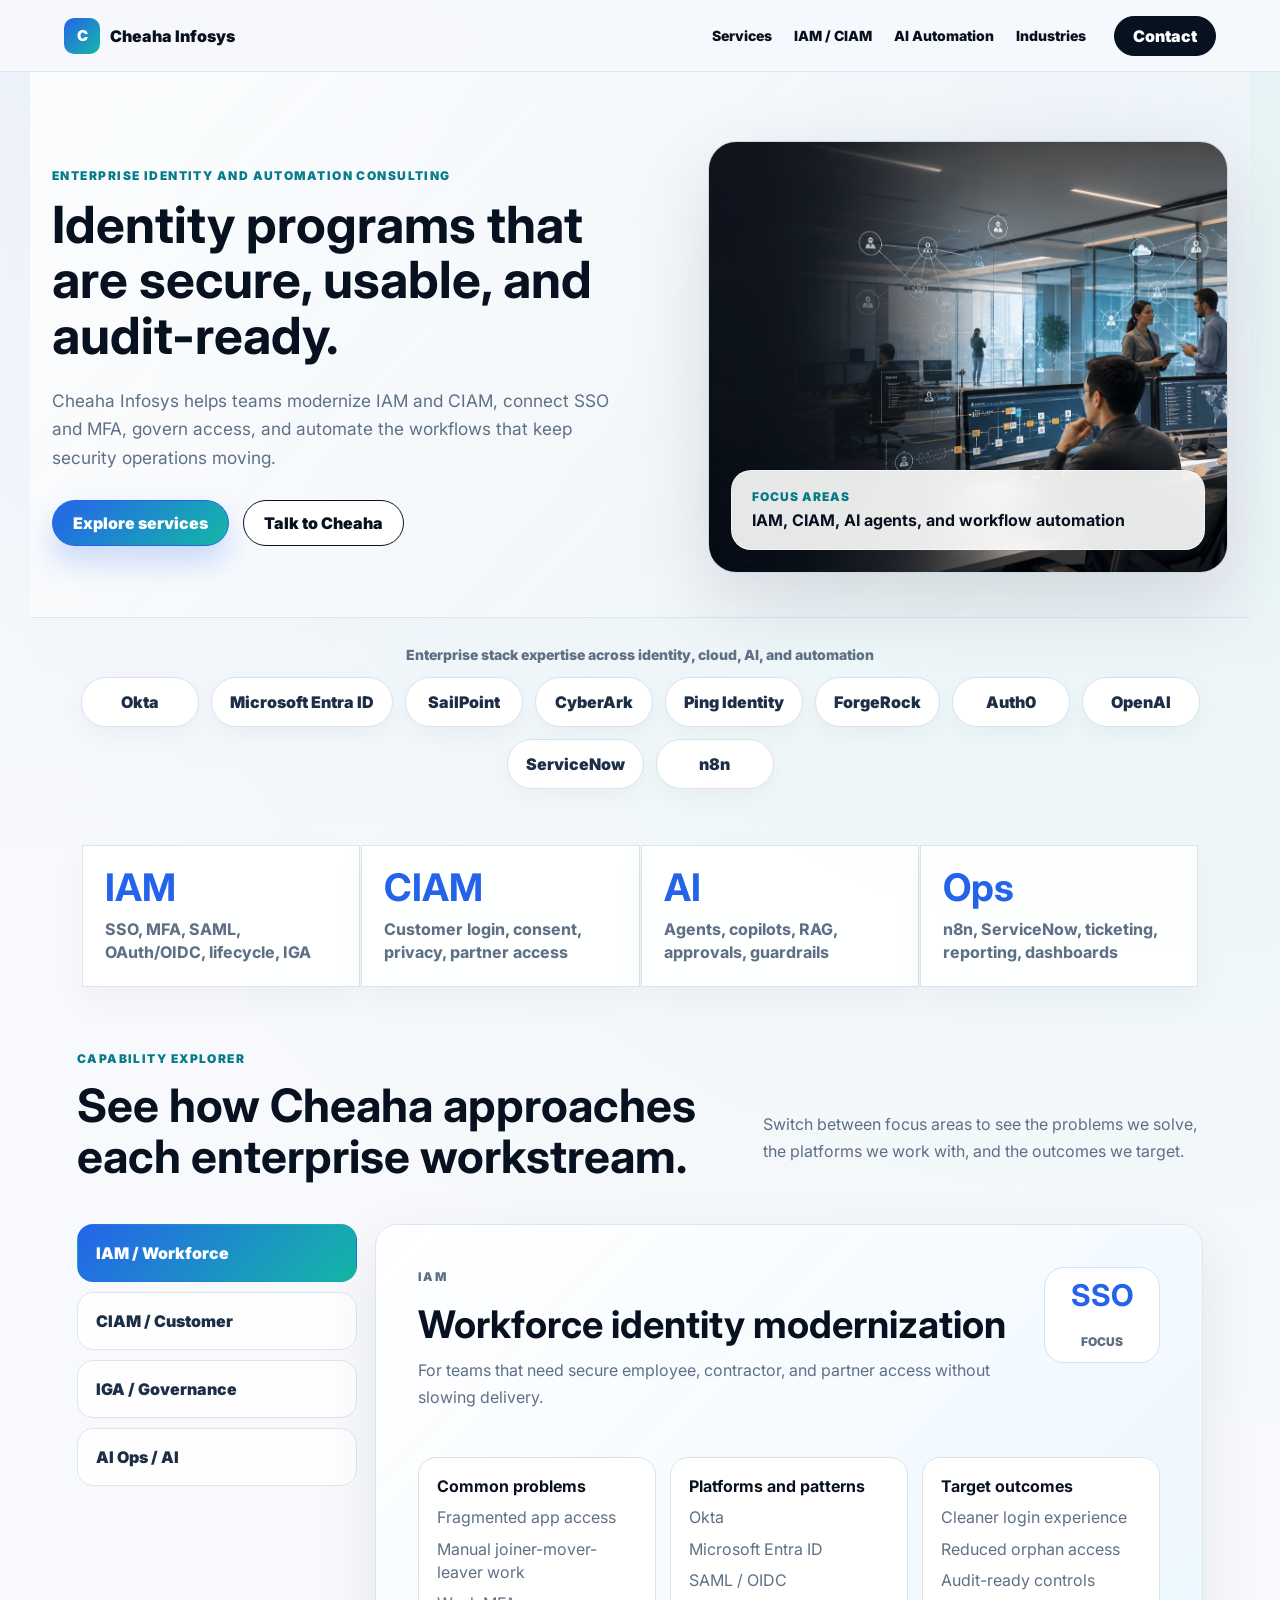
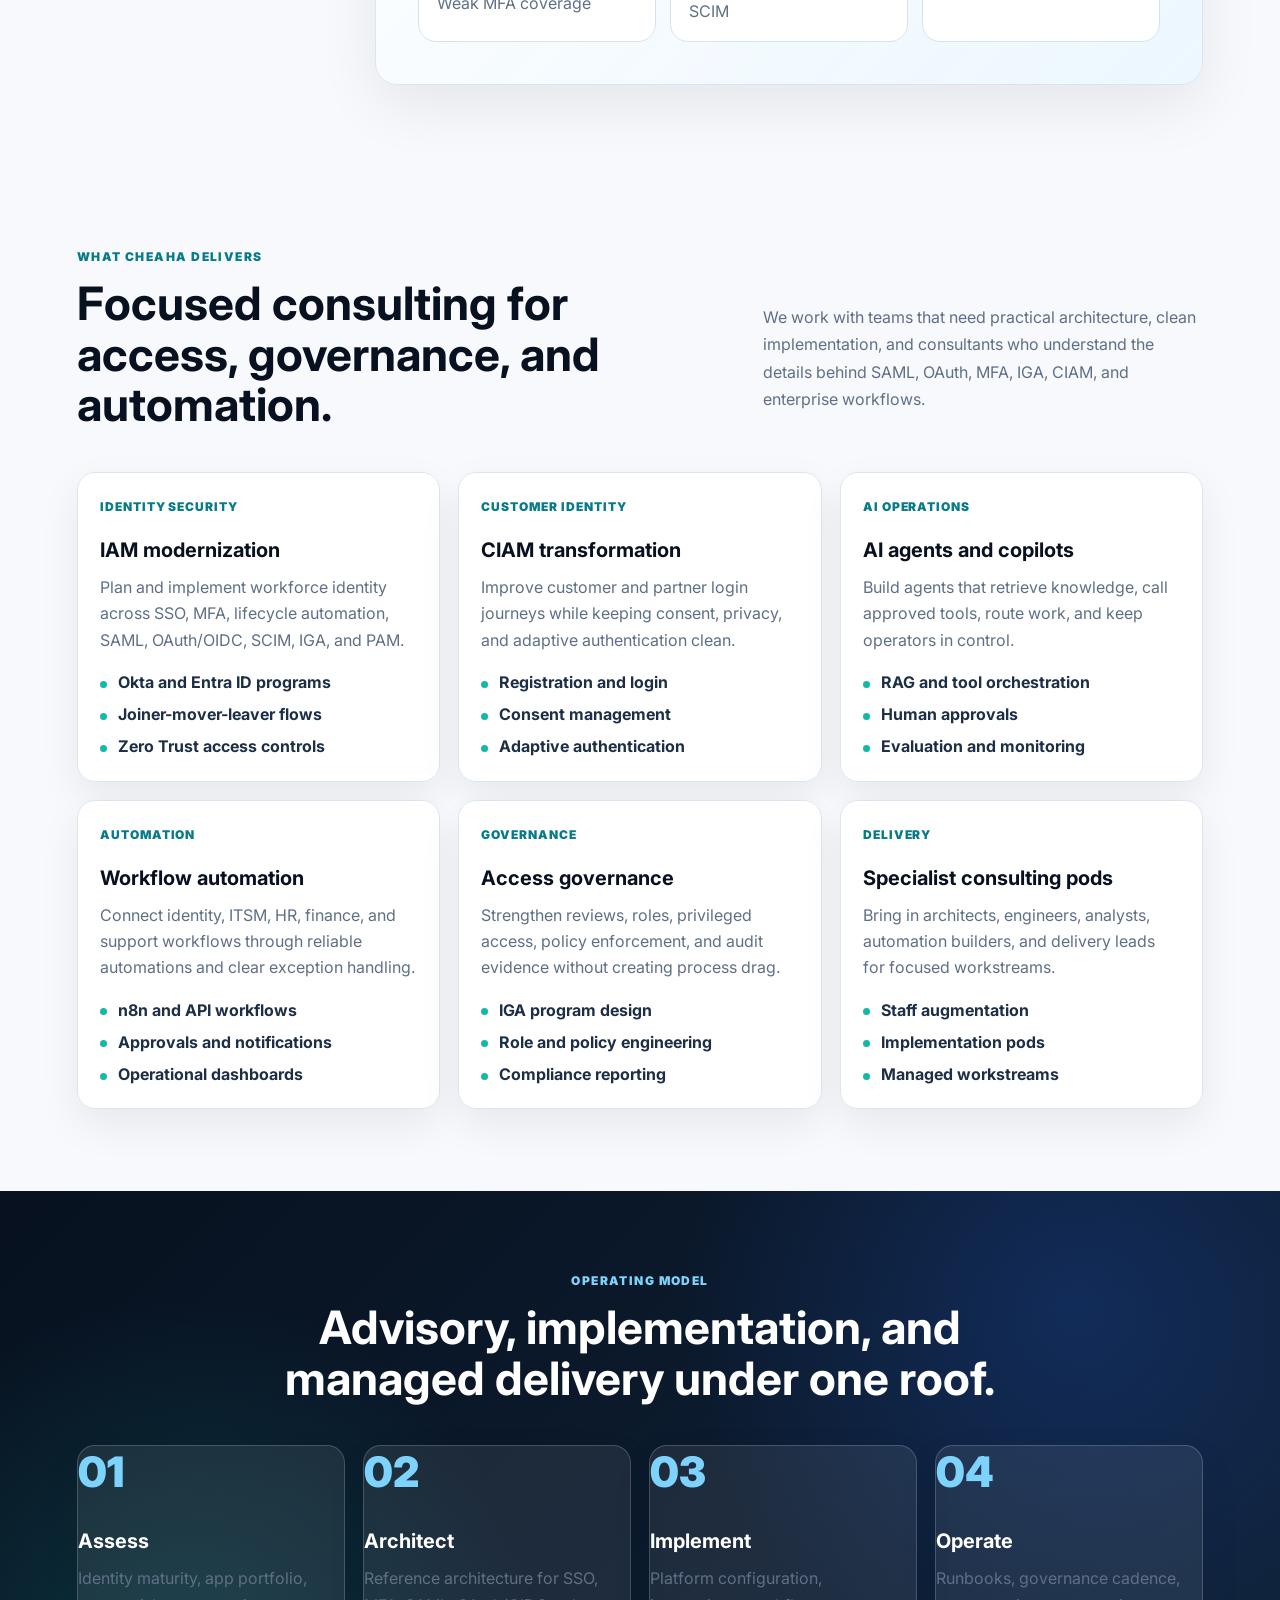
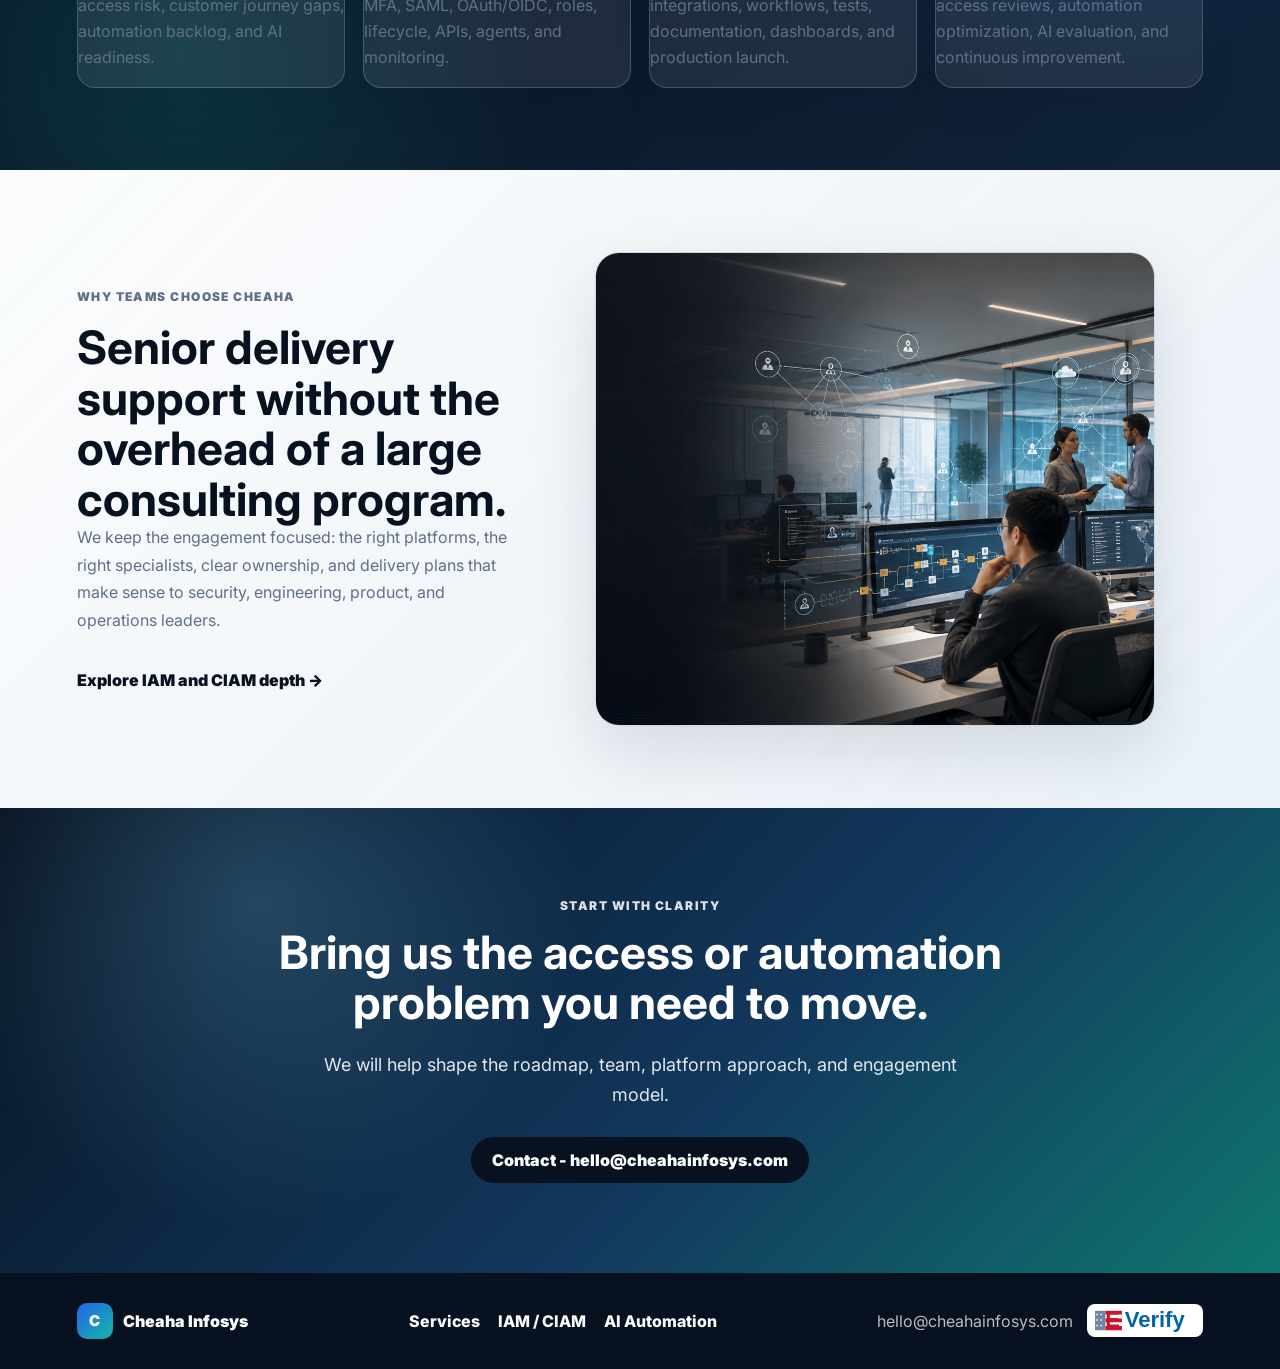
==== index.html @ 0c6d4ef4 "Initial commit" ====
<!DOCTYPE html>
<html lang="en">
  <head>
    <meta charset="UTF-8" />
    <meta name="viewport" content="width=device-width, initial-scale=1.0" />
    <meta name="description" content="Cheaha Infosys is an enterprise consulting firm for IAM, CIAM, AI agents, automation, SSO, MFA, SAML, OAuth, IGA, and secure digital operations." />
    <title>Cheaha Infosys | Enterprise IAM, CIAM & AI Automation Consulting</title>
    <link rel="preconnect" href="https://fonts.googleapis.com" />
    <link rel="preconnect" href="https://fonts.gstatic.com" crossorigin />
    <link href="https://fonts.googleapis.com/css2?family=Inter:wght@400;500;600;700;800;900&display=swap" rel="stylesheet" />
    <link rel="stylesheet" href="styles.css" />
  </head>
  <body data-page="home">
    <header class="site-header">
      <a class="brand" href="index.html" aria-label="Cheaha Infosys home"><span class="brand-mark">C</span><span>Cheaha Infosys</span></a>
      <button class="nav-toggle" type="button" aria-label="Open navigation" aria-expanded="false" data-nav-toggle><span></span><span></span><span></span></button>
      <nav class="site-nav" data-nav>
        <a href="services.html">Services</a>
        <a href="identity.html">IAM / CIAM</a>
        <a href="ai-automation.html">AI Automation</a>
        <a href="industries.html">Industries</a>
        
      </nav>
      <a class="button dark small" href="contact.html">Contact</a>
    </header>

    <main>
      <section class="hero enterprise-hero refined-hero">
        <div class="hero-layout">
          <div class="hero-content">
            <p class="eyebrow">Enterprise identity and automation consulting</p>
            <h1>Identity programs that are secure, usable, and audit-ready.</h1>
            <p class="hero-copy">
              Cheaha Infosys helps teams modernize IAM and CIAM, connect SSO and MFA, govern access, and automate the workflows that keep security operations moving.
            </p>
            <div class="hero-actions">
              <a class="button primary" href="services.html">Explore services</a>
              <a class="button light" href="contact.html">Talk to Cheaha</a>
            </div>
          </div>
          <div class="hero-media-card" aria-label="Cheaha enterprise consulting preview">
            <img src="assets/cheaha-hero.png" alt="Enterprise identity and automation operations center" />
            <div class="media-caption">
              <span>Focus areas</span>
              <strong>IAM, CIAM, AI agents, and workflow automation</strong>
            </div>
          </div>
        </div>
      </section>

      <section class="logo-cloud" aria-label="Technology expertise">
        <p>Enterprise stack expertise across identity, cloud, AI, and automation</p>
        <div class="logo-row">
          <span>Okta</span><span>Microsoft Entra ID</span><span>SailPoint</span><span>CyberArk</span><span>Ping Identity</span><span>ForgeRock</span><span>Auth0</span><span>OpenAI</span><span>ServiceNow</span><span>n8n</span>
        </div>
      </section>

      <section class="stats-strip">
        <article><strong>IAM</strong><span>SSO, MFA, SAML, OAuth/OIDC, lifecycle, IGA</span></article>
        <article><strong>CIAM</strong><span>Customer login, consent, privacy, partner access</span></article>
        <article><strong>AI</strong><span>Agents, copilots, RAG, approvals, guardrails</span></article>
        <article><strong>Ops</strong><span>n8n, ServiceNow, ticketing, reporting, dashboards</span></article>
      </section>

      <section class="section interactive-section">
        <div class="section-head split">
          <div>
            <p class="eyebrow">Capability explorer</p>
            <h2>See how Cheaha approaches each enterprise workstream.</h2>
          </div>
          <p>Switch between focus areas to see the problems we solve, the platforms we work with, and the outcomes we target.</p>
        </div>
        <div class="solution-explorer">
          <div class="solution-tabs" data-solution-tabs></div>
          <article class="solution-panel" data-solution-panel></article>
        </div>
      </section>

      <section class="section">
        <div class="section-head split">
          <div>
            <p class="eyebrow">What Cheaha delivers</p>
            <h2>Focused consulting for access, governance, and automation.</h2>
          </div>
          <p>We work with teams that need practical architecture, clean implementation, and consultants who understand the details behind SAML, OAuth, MFA, IGA, CIAM, and enterprise workflows.</p>
        </div>
        <div class="mega-grid" data-home-capabilities></div>
      </section>

      <section class="section dark-section">
        <div class="section-head centered">
          <p class="eyebrow">Operating model</p>
          <h2>Advisory, implementation, and managed delivery under one roof.</h2>
        </div>
        <div class="journey-grid">
          <article><span>01</span><h3>Assess</h3><p>Identity maturity, app portfolio, access risk, customer journey gaps, automation backlog, and AI readiness.</p></article>
          <article><span>02</span><h3>Architect</h3><p>Reference architecture for SSO, MFA, SAML, OAuth/OIDC, roles, lifecycle, APIs, agents, and monitoring.</p></article>
          <article><span>03</span><h3>Implement</h3><p>Platform configuration, integrations, workflows, tests, documentation, dashboards, and production launch.</p></article>
          <article><span>04</span><h3>Operate</h3><p>Runbooks, governance cadence, access reviews, automation optimization, AI evaluation, and continuous improvement.</p></article>
        </div>
      </section>

      <section class="section feature-band">
        <div>
          <p class="eyebrow">Why teams choose Cheaha</p>
          <h2>Senior delivery support without the overhead of a large consulting program.</h2>
          <p>We keep the engagement focused: the right platforms, the right specialists, clear ownership, and delivery plans that make sense to security, engineering, product, and operations leaders.</p>
          <a class="arrow-link" href="identity.html">Explore IAM and CIAM depth -></a>
        </div>
        <img src="assets/cheaha-hero.png" alt="Enterprise identity and automation operations center" />
      </section>

      <section class="final-cta">
        <p class="eyebrow">Start with clarity</p>
        <h2>Bring us the access or automation problem you need to move.</h2>
        <p>We will help shape the roadmap, team, platform approach, and engagement model.</p>
        <a class="button dark" href="contact.html">Contact - hello@cheahainfosys.com</a>
      </section>
    </main>

    <footer class="site-footer">
      <a class="brand" href="index.html"><span class="brand-mark">C</span><span>Cheaha Infosys</span></a>
      <nav><a href="services.html">Services</a><a href="identity.html">IAM / CIAM</a><a href="ai-automation.html">AI Automation</a></nav>
      <p><span>hello@cheahainfosys.com</span><img class="everify-logo" src="assets/e-verify-logo.svg" alt="E-Verify" /></p>
    </footer>
    <script src="script.js"></script>
  </body>
</html>
---- styles.css ----
:root {
  --ink: #08111f;
  --slate: #1d2f46;
  --muted: #5f7086;
  --paper: #f7f9fc;
  --soft: #eef3f8;
  --white: #ffffff;
  --line: #dbe5ef;
  --orange: #20c7b5;
  --orange-dark: #087b8a;
  --gold: #7dd3fc;
  --green: #14b8a6;
  --blue: #2563eb;
  --navy: #07111f;
  --mint: #e7f9fb;
  --peach: #eaf6ff;
  --shadow: 0 24px 70px rgba(8, 17, 31, 0.13);
}

* { box-sizing: border-box; }
html { scroll-behavior: smooth; max-width: 100%; overflow-x: hidden; }
body {
  margin: 0;
  font-family: Inter, system-ui, -apple-system, BlinkMacSystemFont, "Segoe UI", sans-serif;
  color: var(--ink);
  background:
    radial-gradient(circle at 8% -10%, rgba(37,99,235,.07), transparent 26%),
    radial-gradient(circle at 92% 4%, rgba(20,184,166,.08), transparent 28%),
    var(--paper);
  overflow-x: hidden;
}
a { color: inherit; text-decoration: none; }
img { display: block; max-width: 100%; }
button, input, select, textarea { font: inherit; }

.site-header {
  position: sticky;
  top: 0;
  z-index: 50;
  display: flex;
  align-items: center;
  gap: 28px;
  min-height: 72px;
  padding: 14px clamp(20px, 5vw, 72px);
  background: rgba(247, 249, 252, 0.92);
  border-bottom: 1px solid rgba(219, 229, 239, 0.9);
  backdrop-filter: blur(18px);
  transition: box-shadow .2s ease, background .2s ease;
}
.site-header.scrolled {
  background: rgba(247, 249, 252, 0.97);
  box-shadow: 0 12px 34px rgba(8,17,31,.08);
}
.brand {
  display: inline-flex;
  align-items: center;
  gap: 10px;
  font-weight: 900;
  white-space: nowrap;
}
.brand-mark {
  display: grid;
  place-items: center;
  width: 36px;
  height: 36px;
  border-radius: 10px;
  color: white;
  background: linear-gradient(135deg, var(--blue), var(--green));
  font-size: 15px;
}
.site-nav {
  display: flex;
  align-items: center;
  gap: 22px;
  margin-left: auto;
  font-size: 14px;
  font-weight: 850;
}
.site-nav a {
  padding: 8px 0;
}
.site-nav a.active {
  color: var(--orange-dark);
}
.button {
  display: inline-flex;
  align-items: center;
  justify-content: center;
  min-height: 46px;
  padding: 0 20px;
  border: 1.5px solid var(--ink);
  border-radius: 999px;
  font-weight: 900;
  cursor: pointer;
  transition: transform .18s ease, box-shadow .18s ease, background .18s ease;
}
.button:hover {
  transform: translateY(-2px);
  box-shadow: 0 14px 34px rgba(8,17,31,.14);
}
.button.small { min-height: 40px; padding: 0 18px; }
.button.dark { color: white; background: var(--ink); }
.button.primary {
  color: white;
  border-color: var(--blue);
  background: linear-gradient(135deg, var(--blue), var(--green));
  box-shadow: 0 16px 30px rgba(37, 99, 235, 0.22);
}
.button.light { background: var(--white); }
.nav-toggle {
  display: none;
  width: 42px;
  height: 42px;
  margin-left: auto;
  padding: 10px;
  border: 0;
  background: transparent;
}
.nav-toggle span {
  display: block;
  height: 2px;
  margin: 5px 0;
  background: currentColor;
}

.hero, .page-hero {
  max-width: 1220px;
  margin: 0 auto;
  padding: clamp(46px, 5.4vw, 78px) 22px 44px;
}
.enterprise-hero {
  background:
    linear-gradient(135deg, rgba(255,255,255,.82), rgba(238,243,248,.76)),
    radial-gradient(circle at 84% 18%, rgba(37, 99, 235, 0.09), transparent 32%),
    radial-gradient(circle at 74% 78%, rgba(20, 184, 166, 0.09), transparent 34%);
  border-bottom: 1px solid var(--line);
}
.hero-layout {
  display: grid;
  grid-template-columns: minmax(0, 1fr) minmax(320px, 520px);
  align-items: center;
  gap: clamp(38px, 7vw, 88px);
}
.eyebrow {
  margin: 0 0 14px;
  color: var(--orange-dark);
  font-size: 12px;
  font-weight: 900;
  letter-spacing: .12em;
  text-transform: uppercase;
}
h1, h2, h3, p { margin-top: 0; }
h1 {
  max-width: 700px;
  margin: 0 0 24px;
  font-size: clamp(36px, 4vw, 56px);
  line-height: 1.08;
  letter-spacing: 0;
}
.page-hero {
  text-align: center;
}
.page-hero h1 {
  margin-inline: auto;
}
.page-hero p,
.hero-copy {
  max-width: 700px;
  color: var(--muted);
  font-size: clamp(16px, 1.35vw, 18px);
  line-height: 1.65;
}
.page-hero p {
  margin-inline: auto;
}
.page-hero a {
  color: var(--orange-dark);
  font-weight: 900;
  text-decoration: underline;
  text-underline-offset: 4px;
}
.hero-actions {
  display: flex;
  flex-wrap: wrap;
  gap: 14px;
  margin-top: 28px;
}

.hero-media-card {
  position: relative;
  overflow: hidden;
  border: 1px solid #cbd8e6;
  border-radius: 28px;
  background: white;
  box-shadow: 0 28px 80px rgba(8,17,31,.12);
  transform: translate3d(0, 0, 0);
  transition: transform .35s ease, box-shadow .35s ease;
}
.hero-media-card:hover {
  box-shadow: 0 34px 90px rgba(8,17,31,.16);
}
.hero-media-card img {
  width: 100%;
  height: 430px;
  object-fit: cover;
}
.media-caption {
  position: absolute;
  left: 22px;
  right: 22px;
  bottom: 22px;
  padding: 18px 20px;
  border: 1px solid rgba(255,255,255,.55);
  border-radius: 20px;
  background: rgba(255,255,255,.9);
  backdrop-filter: blur(16px);
}
.media-caption span {
  display: block;
  margin-bottom: 6px;
  color: var(--orange-dark);
  font-size: 12px;
  font-weight: 900;
  letter-spacing: .08em;
  text-transform: uppercase;
}
.media-caption strong {
  display: block;
  color: var(--ink);
  line-height: 1.35;
}

.command-center {
  padding: 24px;
  border: 2px solid var(--ink);
  border-radius: 34px;
  background: rgba(255,255,255,.88);
  box-shadow: 0 28px 80px rgba(8,17,31,.16);
  backdrop-filter: blur(18px);
}
.command-top {
  display: flex;
  align-items: center;
  gap: 10px;
  margin-bottom: 22px;
  color: var(--muted);
  font-size: 13px;
  font-weight: 900;
  text-transform: uppercase;
  letter-spacing: .08em;
}
.status-dot {
  width: 10px;
  height: 10px;
  border-radius: 50%;
  background: var(--green);
}
.radar {
  display: grid;
  grid-template-columns: repeat(3, 1fr);
  gap: 10px;
  min-height: 220px;
  padding: 18px;
  border-radius: 28px;
  background:
    radial-gradient(circle, rgba(37,99,235,.12) 0 16%, transparent 17% 36%, rgba(20,184,166,.16) 37% 38%, transparent 39%),
    linear-gradient(135deg, #eef7ff, #f2fbfb);
}
.radar span {
  display: grid;
  place-items: center;
  min-height: 74px;
  border: 1px solid var(--line);
  border-radius: 18px;
  background: rgba(255,255,255,.9);
  font-weight: 900;
}
.system-grid {
  display: grid;
  gap: 10px;
  margin-top: 14px;
}
.system-grid article {
  display: flex;
  justify-content: space-between;
  gap: 18px;
  padding: 14px;
  border: 1px solid var(--line);
  border-radius: 18px;
}
.system-grid strong {
  color: var(--orange);
  white-space: nowrap;
}
.system-grid span {
  color: var(--muted);
  font-weight: 700;
}

.logo-cloud {
  padding: 28px 22px 36px;
  text-align: center;
}
.logo-cloud p {
  color: var(--muted);
  font-size: 14px;
  font-weight: 850;
}
.logo-row {
  display: flex;
  justify-content: center;
  flex-wrap: wrap;
  gap: 12px;
}
.logo-row span {
  display: inline-flex;
  align-items: center;
  justify-content: center;
  min-width: 118px;
  min-height: 50px;
  padding: 0 18px;
  border: 1px solid #d7e2ee;
  border-radius: 999px;
  background: white;
  color: var(--slate);
  font-weight: 900;
  box-shadow: 0 8px 24px rgba(30, 24, 18, 0.04);
}

.stats-strip {
  display: grid;
  grid-template-columns: repeat(4, 1fr);
  gap: 1px;
  max-width: 1160px;
  margin: 20px auto 0;
  padding: 0 22px;
}
.stats-strip article {
  min-height: 128px;
  padding: 22px;
  border: 1px solid var(--line);
  background: rgba(255,255,255,.9);
  box-shadow: 0 14px 32px rgba(8,17,31,.04);
  transition: transform .18s ease, border-color .18s ease;
}
.stats-strip article:hover {
  transform: translateY(-3px);
  border-color: #bdd7ee;
}
.stats-strip strong {
  display: block;
  margin-bottom: 12px;
  color: var(--blue);
  font-size: clamp(26px, 3vw, 38px);
  line-height: 1;
}
.stats-strip span {
  color: var(--muted);
  font-weight: 750;
  line-height: 1.45;
}

.section {
  padding: clamp(54px, 6.4vw, 84px) clamp(22px, 6vw, 84px);
}
.interactive-section {
  padding-top: clamp(46px, 5vw, 72px);
}
.section-head {
  margin-bottom: 42px;
}
.section-head.centered {
  max-width: 850px;
  margin-inline: auto;
  text-align: center;
}
.section-head.split {
  display: grid;
  grid-template-columns: minmax(280px, 720px) minmax(260px, 440px);
  gap: 46px;
  align-items: end;
}
.section-head.split p:not(.eyebrow),
.feature-band p,
.contact-section p {
  color: var(--muted);
  line-height: 1.72;
}
h2 {
  margin-bottom: 0;
  font-size: clamp(30px, 3.6vw, 46px);
  line-height: 1.1;
}
h3 {
  margin-bottom: 12px;
  font-size: 20px;
}

.mega-grid,
.technical-grid,
.journey-grid {
  display: grid;
  grid-template-columns: repeat(3, 1fr);
  gap: 18px;
}
.journey-grid {
  grid-template-columns: repeat(4, 1fr);
}
.cap-card,
.service-row,
.journey-grid article,
.contact-form {
  border: 1px solid var(--line);
  border-radius: 18px;
  background: rgba(255,255,255,.92);
  box-shadow: 0 16px 42px rgba(8,17,31,.07);
}
.cap-card {
  min-height: 238px;
  padding: 22px;
  transition: transform .18s ease, box-shadow .18s ease, border-color .18s ease;
}
.cap-card:hover,
.service-row:hover {
  transform: translateY(-3px);
  border-color: #bdd7ee;
  box-shadow: 0 26px 70px rgba(8,17,31,.11);
}

.solution-explorer {
  display: grid;
  grid-template-columns: 280px 1fr;
  gap: 18px;
}
.solution-tabs {
  display: grid;
  gap: 10px;
  align-content: start;
}
.solution-tabs button {
  min-height: 58px;
  padding: 0 18px;
  border: 1px solid var(--line);
  border-radius: 16px;
  color: var(--slate);
  background: rgba(255,255,255,.82);
  text-align: left;
  font-weight: 900;
  cursor: pointer;
  transition: transform .18s ease, border-color .18s ease, background .18s ease;
}
.solution-tabs button:hover {
  transform: translateX(3px);
  border-color: #bdd7ee;
}
.solution-tabs button.active {
  color: white;
  border-color: transparent;
  background: linear-gradient(135deg, var(--blue), var(--green));
}
.solution-panel {
  min-height: 360px;
  padding: clamp(24px, 4vw, 42px);
  border: 1px solid var(--line);
  border-radius: 22px;
  background:
    linear-gradient(135deg, rgba(255,255,255,.95), rgba(234,246,255,.9));
  box-shadow: 0 20px 60px rgba(8,17,31,.08);
}
.solution-panel-header {
  display: grid;
  grid-template-columns: minmax(0, 1fr) auto;
  gap: 20px;
  align-items: start;
  margin-bottom: 30px;
}
.solution-panel h3 {
  margin-bottom: 10px;
  font-size: clamp(26px, 3vw, 38px);
}
.solution-panel p {
  max-width: 720px;
  color: var(--muted);
  line-height: 1.7;
}
.solution-score {
  display: grid;
  place-items: center;
  min-width: 116px;
  min-height: 96px;
  border-radius: 20px;
  color: var(--ink);
  background: white;
  border: 1px solid #d7e2ee;
}
.solution-score strong {
  color: var(--blue);
  font-size: 30px;
  line-height: 1;
}
.solution-score span {
  color: var(--muted);
  font-size: 12px;
  font-weight: 900;
  text-transform: uppercase;
}
.solution-columns {
  display: grid;
  grid-template-columns: repeat(3, 1fr);
  gap: 14px;
}
.solution-columns div {
  padding: 18px;
  border-radius: 18px;
  background: white;
  border: 1px solid #d7e2ee;
}
.solution-columns strong {
  display: block;
  margin-bottom: 10px;
}
.solution-columns ul {
  display: grid;
  gap: 8px;
  margin: 0;
  padding: 0;
  list-style: none;
}
.solution-columns li {
  color: var(--muted);
  line-height: 1.45;
}
.cap-card small,
.service-row small {
  display: inline-flex;
  margin-bottom: 24px;
  color: var(--orange-dark);
  font-size: 12px;
  font-weight: 900;
  letter-spacing: .08em;
  text-transform: uppercase;
}
.cap-card p,
.service-row p,
.journey-grid p {
  color: var(--muted);
  line-height: 1.65;
}
.cap-card ul,
.service-row ul {
  display: grid;
  gap: 9px;
  margin: 18px 0 0;
  padding: 0;
  list-style: none;
}
.cap-card li,
.service-row li {
  position: relative;
  padding-left: 18px;
  color: var(--slate);
  font-weight: 700;
  line-height: 1.45;
}
.cap-card li::before,
.service-row li::before {
  content: "";
  position: absolute;
  left: 0;
  top: .6em;
  width: 7px;
  height: 7px;
  border-radius: 50%;
  background: var(--green);
}

.dark-section {
  color: white;
  background:
    radial-gradient(circle at 84% 20%, rgba(37,99,235,.22), transparent 34%),
    radial-gradient(circle at 14% 80%, rgba(20,184,166,.18), transparent 30%),
    linear-gradient(135deg, #07111f, #10233a);
}
.dark-section .eyebrow {
  color: var(--gold);
}
.dark-section h2,
.dark-section h3 {
  color: white;
}
.dark-section .journey-grid article {
  background: rgba(255,255,255,.08);
  border-color: rgba(255,255,255,.18);
}
.journey-grid span {
  display: block;
  margin-bottom: 32px;
  color: var(--gold);
  font-size: 42px;
  font-weight: 900;
}

.feature-band {
  display: grid;
  grid-template-columns: minmax(280px, .9fr) minmax(320px, 560px);
  gap: clamp(36px, 7vw, 86px);
  align-items: center;
  background:
    linear-gradient(135deg, rgba(255,255,255,.72), rgba(234,241,248,.86)),
    var(--soft);
}
.feature-band img {
  width: 100%;
  aspect-ratio: 1.18;
  object-fit: cover;
  border: 1px solid #cbd8e6;
  border-radius: 24px;
  box-shadow: 0 24px 70px rgba(8,17,31,.12);
}
.arrow-link {
  display: inline-flex;
  margin-top: 20px;
  color: var(--ink);
  font-weight: 900;
}

.service-table {
  display: grid;
  gap: 18px;
}
.service-row {
  display: grid;
  grid-template-columns: minmax(220px, .75fr) 1.2fr minmax(220px, .75fr);
  gap: 28px;
  align-items: start;
  padding: 26px;
  transition: transform .18s ease, box-shadow .18s ease, border-color .18s ease;
}
.service-row .chips,
.contact-badges {
  display: flex;
  flex-wrap: wrap;
  align-content: flex-start;
  align-items: flex-start;
  gap: 8px;
}
.service-row .chips span,
.contact-badges span {
  display: inline-flex;
  align-items: center;
  min-height: 34px;
  padding: 7px 12px;
  border-radius: 999px;
  color: #075985;
  background: var(--peach);
  font-size: 13px;
  font-weight: 900;
  line-height: 1;
  white-space: nowrap;
}

.soft-panel {
  background: var(--soft);
}
.identity-hero,
.automation-hero,
.contact-hero {
  background:
    linear-gradient(135deg, rgba(255,255,255,.78), rgba(234,241,248,.82)),
    radial-gradient(circle at 50% 12%, rgba(37,99,235,.12), transparent 34%),
    radial-gradient(circle at 12% 78%, rgba(20,184,166,.12), transparent 30%);
}
.architecture-map {
  display: grid;
  grid-template-columns: repeat(7, 1fr);
  gap: 10px;
  align-items: center;
}
.architecture-map div,
.architecture-map span,
.workflow-stack span {
  display: grid;
  place-items: center;
  min-height: 94px;
  padding: 14px;
  border: 1px solid rgba(255,255,255,.2);
  border-radius: 20px;
  background: rgba(255,255,255,.08);
  color: white;
  font-weight: 900;
  text-align: center;
}
.architecture-map div {
  background: linear-gradient(135deg, var(--blue), var(--green));
}
.workflow-stack {
  display: grid;
  grid-template-columns: repeat(2, 1fr);
  gap: 12px;
}
.workflow-stack span {
  border-color: var(--line);
  background: white;
  color: var(--ink);
}

.contact-section {
  display: grid;
  grid-template-columns: minmax(280px, .85fr) minmax(320px, 560px);
  gap: clamp(36px, 7vw, 90px);
}
.contact-form {
  display: grid;
  gap: 12px;
  padding: 30px;
}
input, select, textarea {
  width: 100%;
  min-height: 54px;
  padding: 0 18px;
  border: 2px solid var(--ink);
  border-radius: 22px;
  background: white;
  color: var(--ink);
}
textarea {
  min-height: 150px;
  padding-top: 16px;
  resize: vertical;
}
.hidden-field {
  display: none;
}

.final-cta {
  padding: clamp(62px, 7vw, 94px) 22px;
  text-align: center;
  color: white;
  background:
    radial-gradient(circle at 20% 20%, rgba(125,211,252,.22), transparent 30%),
    linear-gradient(135deg, #07111f, #12385d 58%, #0f766e);
}
.final-cta h2 {
  max-width: 860px;
  margin: 0 auto;
}
.final-cta p:not(.eyebrow) {
  max-width: 690px;
  margin: 22px auto 28px;
  color: rgba(255,255,255,.88);
  font-size: 18px;
  line-height: 1.65;
}
.final-cta .eyebrow {
  color: rgba(255,255,255,.86);
}

.site-footer {
  display: grid;
  grid-template-columns: auto 1fr auto;
  gap: 24px;
  align-items: center;
  padding: 30px clamp(22px, 6vw, 84px);
  color: white;
  background: var(--ink);
}
.site-footer nav {
  display: flex;
  justify-content: center;
  flex-wrap: wrap;
  gap: 18px;
  font-weight: 800;
}
.site-footer p {
  display: inline-flex;
  align-items: center;
  justify-content: flex-end;
  gap: 14px;
  margin: 0;
  color: rgba(255,255,255,.72);
}
.everify-logo {
  width: 116px;
  height: auto;
  padding: 4px 8px;
  border-radius: 8px;
  background: white;
}

.reveal {
  opacity: 1;
  transform: translateY(0);
}
body.reveal-ready .reveal {
  opacity: 0;
  transform: translateY(18px);
  transition: opacity .55s ease, transform .55s ease;
}
body.reveal-ready .reveal.is-visible {
  opacity: 1;
  transform: translateY(0);
}

@media (max-width: 1080px) {
  .site-header > .button { display: none; }
  .nav-toggle { display: block; }
  .site-nav {
    position: absolute;
    top: 76px;
    left: 0;
    right: 0;
    display: none;
    flex-direction: column;
    align-items: stretch;
    gap: 0;
    padding: 12px 22px 24px;
    background: var(--paper);
    border-bottom: 1px solid var(--line);
  }
  .site-nav.open { display: flex; }
  .site-nav a {
    padding: 16px 0;
    border-bottom: 1px solid var(--line);
  }
  .hero-layout,
  .section-head.split,
  .solution-explorer,
  .feature-band,
  .service-row,
  .contact-section,
  .site-footer {
    grid-template-columns: 1fr;
  }
  .stats-strip,
  .mega-grid,
  .technical-grid,
  .journey-grid {
    grid-template-columns: repeat(2, 1fr);
  }
  .architecture-map {
    grid-template-columns: repeat(2, 1fr);
  }
}

@media (max-width: 680px) {
  body, main, .hero, .page-hero, .section, .final-cta, .site-footer {
    width: 100vw;
    max-width: 100vw;
    overflow-x: hidden;
  }
  h1 {
    max-width: 292px;
    margin-inline: auto;
    font-size: clamp(28px, 7.8vw, 32px);
    line-height: 1.08;
  }
  h2 {
    font-size: clamp(28px, 8vw, 36px);
  }
  .hero, .page-hero {
    padding-top: 54px;
    text-align: center;
  }
  .hero-layout {
    gap: 34px;
  }
  .hero .eyebrow {
    max-width: 292px;
    margin-inline: auto;
    line-height: 1.45;
  }
  .hero-copy,
  .page-hero p {
    max-width: 300px;
    margin-inline: auto;
    font-size: 16px;
  }
  .hero-actions {
    display: grid;
    width: min(100%, 290px);
    margin-inline: auto;
  }
  .button {
    width: 100%;
  }
  .hero-media-card {
    width: min(100%, 320px);
    margin-inline: auto;
  }
  .hero-media-card img {
    height: 300px;
  }
  .media-caption {
    left: 14px;
    right: 14px;
    bottom: 14px;
    padding: 14px;
  }
  .command-center {
    width: min(100%, 290px);
    margin-inline: auto;
    padding: 18px;
    box-shadow: 10px 10px 0 rgba(7,17,31,.08);
  }
  .system-grid article {
    display: grid;
    gap: 6px;
    text-align: center;
  }
  .system-grid strong,
  .system-grid span {
    white-space: normal;
  }
  .radar,
  .stats-strip,
  .mega-grid,
  .technical-grid,
  .journey-grid,
  .solution-columns,
  .workflow-stack {
    grid-template-columns: 1fr;
  }
  .solution-panel-header {
    grid-template-columns: 1fr;
  }
  .solution-score {
    width: 100%;
  }
  .logo-row {
    display: grid;
    grid-template-columns: 1fr;
    max-width: 300px;
    margin-inline: auto;
  }
  .logo-cloud p {
    max-width: 300px;
    margin-inline: auto;
    line-height: 1.45;
  }
  .site-footer nav {
    justify-content: flex-start;
  }
  .site-footer p {
    align-items: flex-start;
    justify-content: flex-start;
    flex-direction: column;
  }
}
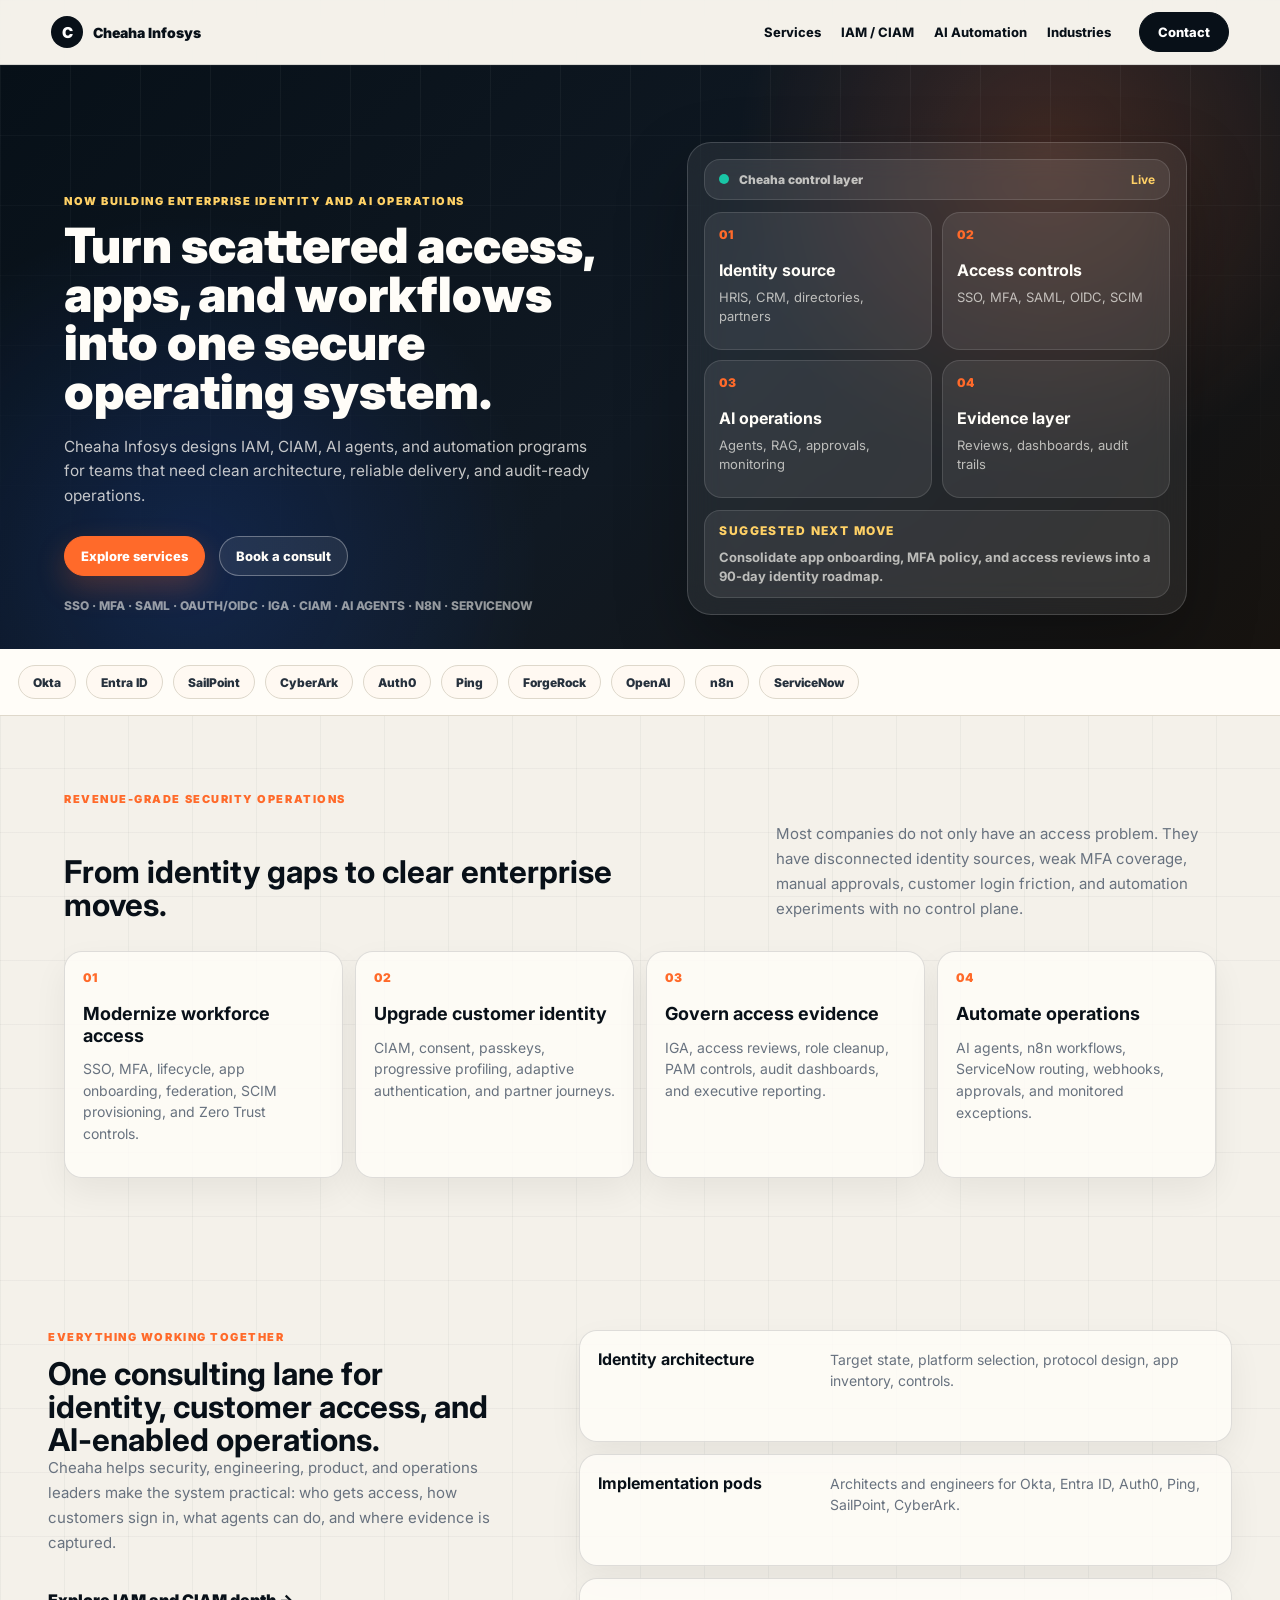
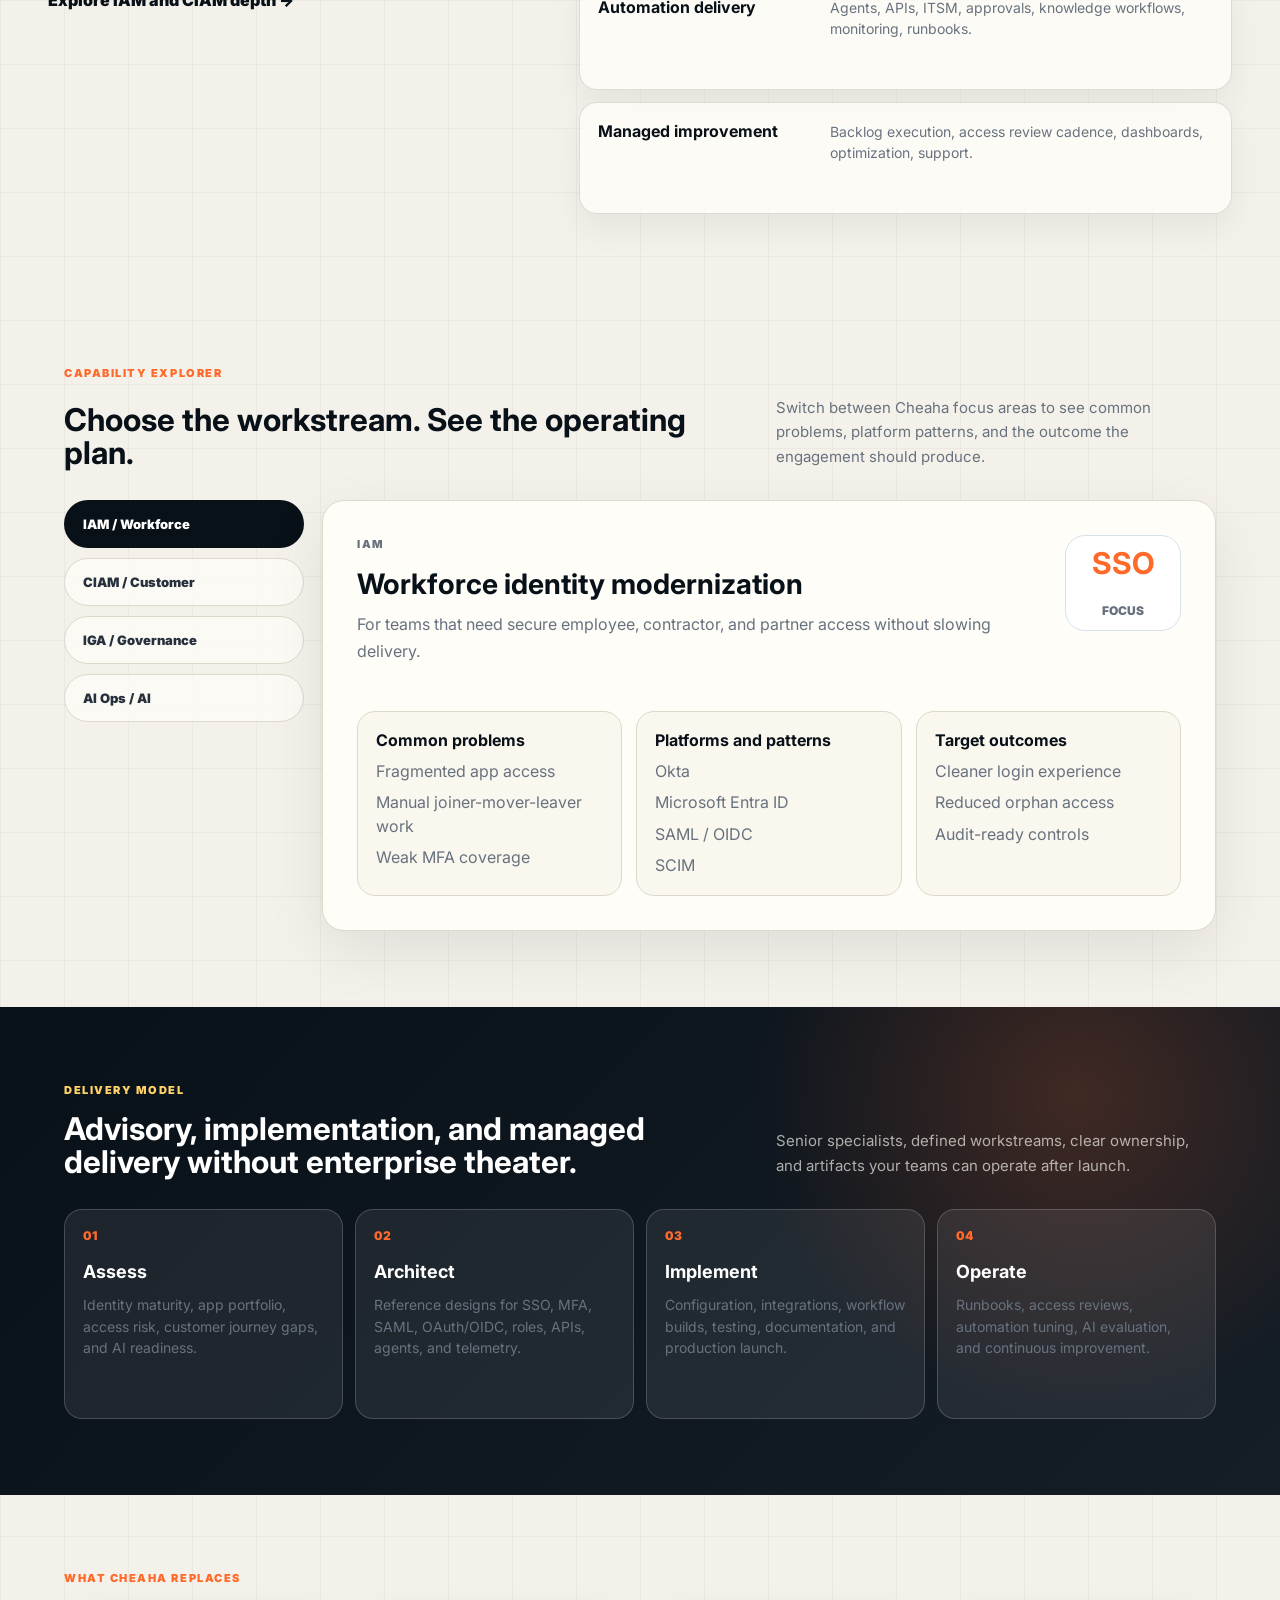
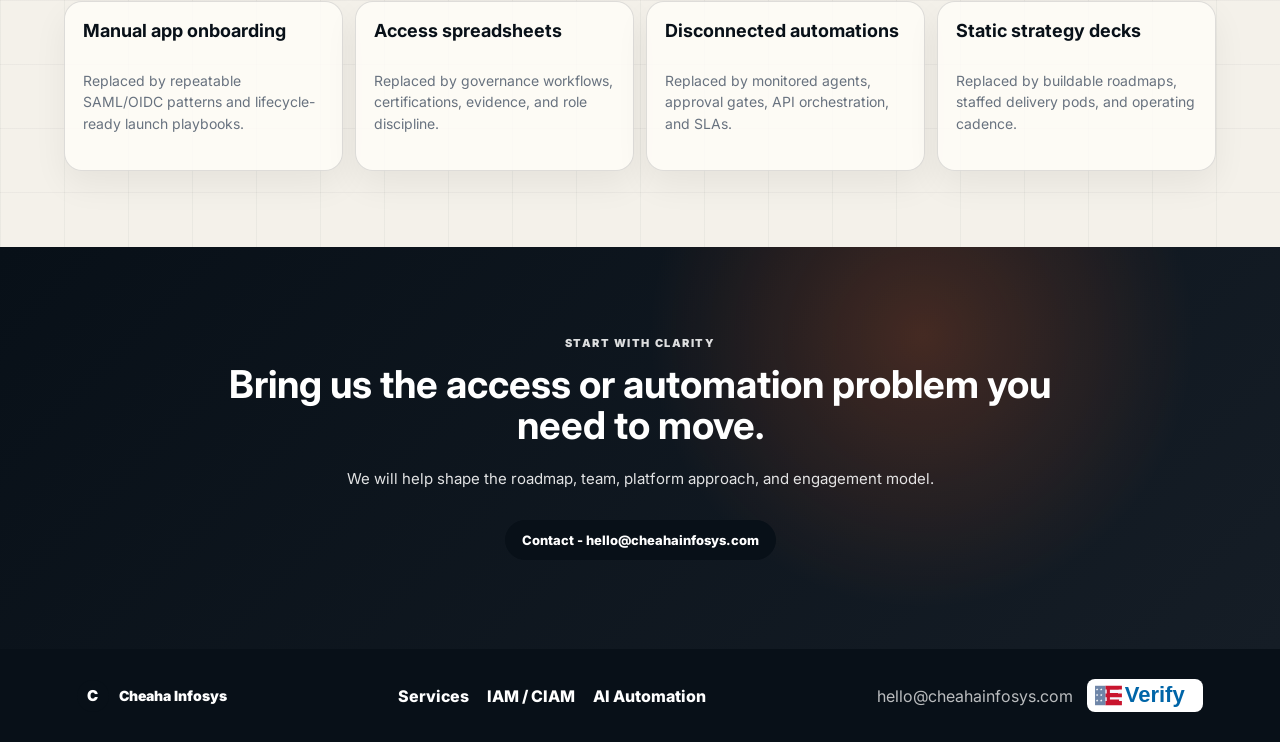
==== commit e2a9f4d1: "update_1" ====
--- a/index.html
+++ b/index.html
@@ -25,50 +25,81 @@
     </header>
 
     <main>
-      <section class="hero enterprise-hero refined-hero">
-        <div class="hero-layout">
-          <div class="hero-content">
-            <p class="eyebrow">Enterprise identity and automation consulting</p>
-            <h1>Identity programs that are secure, usable, and audit-ready.</h1>
+      <section class="traction-hero">
+        <div class="hero-inner">
+          <div class="hero-copy-block">
+            <p class="eyebrow">Now building enterprise identity and AI operations</p>
+            <h1>Turn scattered access, apps, and workflows into one secure operating system.</h1>
             <p class="hero-copy">
-              Cheaha Infosys helps teams modernize IAM and CIAM, connect SSO and MFA, govern access, and automate the workflows that keep security operations moving.
+              Cheaha Infosys designs IAM, CIAM, AI agents, and automation programs for teams that need clean architecture, reliable delivery, and audit-ready operations.
             </p>
             <div class="hero-actions">
               <a class="button primary" href="services.html">Explore services</a>
-              <a class="button light" href="contact.html">Talk to Cheaha</a>
+              <a class="button ghost" href="contact.html">Book a consult</a>
             </div>
+            <p class="hero-note">SSO · MFA · SAML · OAuth/OIDC · IGA · CIAM · AI agents · n8n · ServiceNow</p>
           </div>
-          <div class="hero-media-card" aria-label="Cheaha enterprise consulting preview">
-            <img src="assets/cheaha-hero.png" alt="Enterprise identity and automation operations center" />
-            <div class="media-caption">
-              <span>Focus areas</span>
-              <strong>IAM, CIAM, AI agents, and workflow automation</strong>
+
+          <div class="orbit-panel" aria-label="Cheaha operating system preview">
+            <div class="orbit-top">
+              <span class="status-dot"></span>
+              <span>Cheaha control layer</span>
+              <strong>Live</strong>
+            </div>
+            <div class="orbit-grid">
+              <article><span>01</span><strong>Identity source</strong><p>HRIS, CRM, directories, partners</p></article>
+              <article><span>02</span><strong>Access controls</strong><p>SSO, MFA, SAML, OIDC, SCIM</p></article>
+              <article><span>03</span><strong>AI operations</strong><p>Agents, RAG, approvals, monitoring</p></article>
+              <article><span>04</span><strong>Evidence layer</strong><p>Reviews, dashboards, audit trails</p></article>
+            </div>
+            <div class="orbit-command">
+              <span>Suggested next move</span>
+              <strong>Consolidate app onboarding, MFA policy, and access reviews into a 90-day identity roadmap.</strong>
             </div>
           </div>
         </div>
       </section>
 
-      <section class="logo-cloud" aria-label="Technology expertise">
-        <p>Enterprise stack expertise across identity, cloud, AI, and automation</p>
-        <div class="logo-row">
-          <span>Okta</span><span>Microsoft Entra ID</span><span>SailPoint</span><span>CyberArk</span><span>Ping Identity</span><span>ForgeRock</span><span>Auth0</span><span>OpenAI</span><span>ServiceNow</span><span>n8n</span>
+      <section class="marquee-strip" aria-label="Technology expertise">
+        <div>
+          <span>Okta</span><span>Entra ID</span><span>SailPoint</span><span>CyberArk</span><span>Auth0</span><span>Ping</span><span>ForgeRock</span><span>OpenAI</span><span>n8n</span><span>ServiceNow</span>
         </div>
       </section>
 
-      <section class="stats-strip">
-        <article><strong>IAM</strong><span>SSO, MFA, SAML, OAuth/OIDC, lifecycle, IGA</span></article>
-        <article><strong>CIAM</strong><span>Customer login, consent, privacy, partner access</span></article>
-        <article><strong>AI</strong><span>Agents, copilots, RAG, approvals, guardrails</span></article>
-        <article><strong>Ops</strong><span>n8n, ServiceNow, ticketing, reporting, dashboards</span></article>
+      <section class="section move-section">
+        <div class="section-kicker">Revenue-grade security operations</div>
+        <div class="editorial-head">
+          <h2>From identity gaps to clear enterprise moves.</h2>
+          <p>Most companies do not only have an access problem. They have disconnected identity sources, weak MFA coverage, manual approvals, customer login friction, and automation experiments with no control plane.</p>
+        </div>
+        <div class="move-grid">
+          <article><span>01</span><h3>Modernize workforce access</h3><p>SSO, MFA, lifecycle, app onboarding, federation, SCIM provisioning, and Zero Trust controls.</p></article>
+          <article><span>02</span><h3>Upgrade customer identity</h3><p>CIAM, consent, passkeys, progressive profiling, adaptive authentication, and partner journeys.</p></article>
+          <article><span>03</span><h3>Govern access evidence</h3><p>IGA, access reviews, role cleanup, PAM controls, audit dashboards, and executive reporting.</p></article>
+          <article><span>04</span><h3>Automate operations</h3><p>AI agents, n8n workflows, ServiceNow routing, webhooks, approvals, and monitored exceptions.</p></article>
+        </div>
+      </section>
+
+      <section class="section system-section">
+        <div class="system-copy">
+          <p class="eyebrow">Everything working together</p>
+          <h2>One consulting lane for identity, customer access, and AI-enabled operations.</h2>
+          <p>Cheaha helps security, engineering, product, and operations leaders make the system practical: who gets access, how customers sign in, what agents can do, and where evidence is captured.</p>
+          <a class="arrow-link" href="identity.html">Explore IAM and CIAM depth -></a>
+        </div>
+        <div class="system-stack">
+          <article><strong>Identity architecture</strong><span>Target state, platform selection, protocol design, app inventory, controls.</span></article>
+          <article><strong>Implementation pods</strong><span>Architects and engineers for Okta, Entra ID, Auth0, Ping, SailPoint, CyberArk.</span></article>
+          <article><strong>Automation delivery</strong><span>Agents, APIs, ITSM, approvals, knowledge workflows, monitoring, runbooks.</span></article>
+          <article><strong>Managed improvement</strong><span>Backlog execution, access review cadence, dashboards, optimization, support.</span></article>
+        </div>
       </section>
 
       <section class="section interactive-section">
-        <div class="section-head split">
-          <div>
-            <p class="eyebrow">Capability explorer</p>
-            <h2>See how Cheaha approaches each enterprise workstream.</h2>
-          </div>
-          <p>Switch between focus areas to see the problems we solve, the platforms we work with, and the outcomes we target.</p>
+        <div class="section-kicker">Capability explorer</div>
+        <div class="editorial-head">
+          <h2>Choose the workstream. See the operating plan.</h2>
+          <p>Switch between Cheaha focus areas to see common problems, platform patterns, and the outcome the engagement should produce.</p>
         </div>
         <div class="solution-explorer">
           <div class="solution-tabs" data-solution-tabs></div>
@@ -76,38 +107,28 @@
         </div>
       </section>
 
-      <section class="section">
-        <div class="section-head split">
-          <div>
-            <p class="eyebrow">What Cheaha delivers</p>
-            <h2>Focused consulting for access, governance, and automation.</h2>
-          </div>
-          <p>We work with teams that need practical architecture, clean implementation, and consultants who understand the details behind SAML, OAuth, MFA, IGA, CIAM, and enterprise workflows.</p>
-        </div>
-        <div class="mega-grid" data-home-capabilities></div>
-      </section>
-
-      <section class="section dark-section">
-        <div class="section-head centered">
-          <p class="eyebrow">Operating model</p>
-          <h2>Advisory, implementation, and managed delivery under one roof.</h2>
+      <section class="section dark-section compact-dark">
+        <div class="section-kicker">Delivery model</div>
+        <div class="editorial-head">
+          <h2>Advisory, implementation, and managed delivery without enterprise theater.</h2>
+          <p>Senior specialists, defined workstreams, clear ownership, and artifacts your teams can operate after launch.</p>
         </div>
         <div class="journey-grid">
-          <article><span>01</span><h3>Assess</h3><p>Identity maturity, app portfolio, access risk, customer journey gaps, automation backlog, and AI readiness.</p></article>
-          <article><span>02</span><h3>Architect</h3><p>Reference architecture for SSO, MFA, SAML, OAuth/OIDC, roles, lifecycle, APIs, agents, and monitoring.</p></article>
-          <article><span>03</span><h3>Implement</h3><p>Platform configuration, integrations, workflows, tests, documentation, dashboards, and production launch.</p></article>
-          <article><span>04</span><h3>Operate</h3><p>Runbooks, governance cadence, access reviews, automation optimization, AI evaluation, and continuous improvement.</p></article>
+          <article><span>01</span><h3>Assess</h3><p>Identity maturity, app portfolio, access risk, customer journey gaps, and AI readiness.</p></article>
+          <article><span>02</span><h3>Architect</h3><p>Reference designs for SSO, MFA, SAML, OAuth/OIDC, roles, APIs, agents, and telemetry.</p></article>
+          <article><span>03</span><h3>Implement</h3><p>Configuration, integrations, workflow builds, testing, documentation, and production launch.</p></article>
+          <article><span>04</span><h3>Operate</h3><p>Runbooks, access reviews, automation tuning, AI evaluation, and continuous improvement.</p></article>
         </div>
       </section>
 
-      <section class="section feature-band">
-        <div>
-          <p class="eyebrow">Why teams choose Cheaha</p>
-          <h2>Senior delivery support without the overhead of a large consulting program.</h2>
-          <p>We keep the engagement focused: the right platforms, the right specialists, clear ownership, and delivery plans that make sense to security, engineering, product, and operations leaders.</p>
-          <a class="arrow-link" href="identity.html">Explore IAM and CIAM depth -></a>
+      <section class="section proof-section">
+        <div class="section-kicker">What Cheaha replaces</div>
+        <div class="replace-grid">
+          <article><strong>Manual app onboarding</strong><span>Replaced by repeatable SAML/OIDC patterns and lifecycle-ready launch playbooks.</span></article>
+          <article><strong>Access spreadsheets</strong><span>Replaced by governance workflows, certifications, evidence, and role discipline.</span></article>
+          <article><strong>Disconnected automations</strong><span>Replaced by monitored agents, approval gates, API orchestration, and SLAs.</span></article>
+          <article><strong>Static strategy decks</strong><span>Replaced by buildable roadmaps, staffed delivery pods, and operating cadence.</span></article>
         </div>
-        <img src="assets/cheaha-hero.png" alt="Enterprise identity and automation operations center" />
       </section>
 
       <section class="final-cta">
--- a/styles.css
+++ b/styles.css
@@ -946,3 +946,655 @@
     flex-direction: column;
   }
 }
+
+/* Studio-inspired refresh */
+:root {
+  --ink: #081018;
+  --slate: #26313d;
+  --muted: #68727f;
+  --paper: #f4f1ea;
+  --soft: #ebe7dc;
+  --white: #fffdf8;
+  --line: #ded8cb;
+  --orange: #ff6a2a;
+  --orange-dark: #d94b16;
+  --gold: #ffd166;
+  --green: #19c6a6;
+  --blue: #2667ff;
+  --navy: #081018;
+  --mint: #e6f8f1;
+  --peach: #fff0e6;
+  --shadow: 0 22px 54px rgba(8, 16, 24, 0.12);
+}
+
+body {
+  color: var(--ink);
+  background:
+    linear-gradient(90deg, rgba(8,16,24,.04) 1px, transparent 1px),
+    linear-gradient(rgba(8,16,24,.035) 1px, transparent 1px),
+    var(--paper);
+  background-size: 64px 64px;
+}
+
+.site-header {
+  min-height: 64px;
+  padding: 12px clamp(18px, 4vw, 54px);
+  background: rgba(244, 241, 234, 0.86);
+  border-bottom-color: rgba(8,16,24,.12);
+}
+
+.site-header.scrolled {
+  background: rgba(244, 241, 234, 0.96);
+  box-shadow: 0 12px 28px rgba(8,16,24,.08);
+}
+
+.brand {
+  font-size: 14px;
+  letter-spacing: 0;
+}
+
+.brand-mark {
+  width: 32px;
+  height: 32px;
+  border-radius: 50%;
+  background: var(--ink);
+}
+
+.site-nav {
+  gap: 20px;
+  font-size: 13px;
+  font-weight: 760;
+}
+
+.site-nav a.active {
+  color: var(--orange-dark);
+}
+
+.button {
+  min-height: 40px;
+  padding: 0 16px;
+  border-width: 1px;
+  border-radius: 999px;
+  font-size: 13px;
+  font-weight: 800;
+}
+
+.button.primary {
+  border-color: var(--orange);
+  background: var(--orange);
+  box-shadow: 0 12px 30px rgba(255, 106, 42, 0.24);
+}
+
+.button.ghost {
+  color: #fffdf8;
+  border-color: rgba(255,255,255,.32);
+  background: rgba(255,255,255,.08);
+}
+
+.button.light {
+  background: var(--white);
+}
+
+h1 {
+  max-width: 620px;
+  font-size: clamp(32px, 3.8vw, 52px);
+  line-height: 1;
+  font-weight: 900;
+}
+
+h2 {
+  font-size: clamp(25px, 2.45vw, 34px);
+  line-height: 1.05;
+  letter-spacing: 0;
+}
+
+h3 {
+  font-size: 18px;
+  line-height: 1.18;
+}
+
+.eyebrow,
+.section-kicker {
+  color: var(--orange);
+  font-size: 11px;
+  font-weight: 900;
+  letter-spacing: .14em;
+  text-transform: uppercase;
+}
+
+.traction-hero {
+  position: relative;
+  overflow: hidden;
+  padding: clamp(48px, 6vw, 86px) clamp(18px, 5vw, 72px) 34px;
+  color: var(--white);
+  background:
+    radial-gradient(circle at 82% 16%, rgba(255,106,42,.2), transparent 27%),
+    radial-gradient(circle at 15% 85%, rgba(38,103,255,.19), transparent 29%),
+    linear-gradient(135deg, #071018 0%, #101923 54%, #17130f 100%);
+}
+
+.traction-hero::after {
+  content: "";
+  position: absolute;
+  inset: 0;
+  pointer-events: none;
+  background:
+    linear-gradient(90deg, rgba(255,255,255,.055) 1px, transparent 1px),
+    linear-gradient(rgba(255,255,255,.045) 1px, transparent 1px);
+  background-size: 70px 70px;
+  mask-image: linear-gradient(to bottom, rgba(0,0,0,.8), transparent 92%);
+}
+
+.hero-inner {
+  position: relative;
+  z-index: 1;
+  display: grid;
+  grid-template-columns: minmax(0, .95fr) minmax(340px, 500px);
+  gap: clamp(30px, 6vw, 76px);
+  align-items: end;
+  max-width: 1220px;
+  margin: 0 auto;
+}
+
+.hero-copy-block .eyebrow {
+  color: var(--gold);
+}
+
+.hero-copy-block,
+.orbit-panel,
+.system-copy,
+.system-stack {
+  min-width: 0;
+}
+
+.hero-copy-block h1 {
+  margin-bottom: 18px;
+}
+
+.hero-copy {
+  max-width: 560px;
+  color: rgba(255,253,248,.76);
+  font-size: clamp(15px, 1.2vw, 17px);
+  line-height: 1.6;
+}
+
+.hero-note {
+  max-width: 560px;
+  margin: 20px 0 0;
+  color: rgba(255,253,248,.56);
+  font-size: 12px;
+  font-weight: 800;
+  line-height: 1.6;
+  text-transform: uppercase;
+}
+
+.orbit-panel {
+  position: relative;
+  padding: 16px;
+  border: 1px solid rgba(255,255,255,.16);
+  border-radius: 24px;
+  background: rgba(255,253,248,.07);
+  box-shadow: 0 28px 70px rgba(0,0,0,.28);
+  backdrop-filter: blur(18px);
+}
+
+.orbit-top,
+.orbit-command {
+  display: flex;
+  align-items: center;
+  gap: 10px;
+  padding: 12px 14px;
+  border: 1px solid rgba(255,255,255,.12);
+  border-radius: 16px;
+  background: rgba(255,255,255,.08);
+  color: rgba(255,253,248,.7);
+  font-size: 12px;
+  font-weight: 850;
+}
+
+.orbit-top strong {
+  margin-left: auto;
+  color: var(--gold);
+}
+
+.orbit-grid {
+  display: grid;
+  grid-template-columns: repeat(2, 1fr);
+  gap: 10px;
+  margin: 12px 0;
+}
+
+.orbit-grid article {
+  min-height: 138px;
+  padding: 14px;
+  border: 1px solid rgba(255,255,255,.12);
+  border-radius: 18px;
+  background: rgba(255,255,255,.08);
+}
+
+.orbit-grid article span,
+.move-grid article span,
+.journey-grid span {
+  display: block;
+  margin-bottom: 18px;
+  color: var(--orange);
+  font-size: 12px;
+  font-weight: 900;
+}
+
+.orbit-grid strong {
+  display: block;
+  margin-bottom: 8px;
+  color: var(--white);
+  font-size: 16px;
+}
+
+.orbit-grid p,
+.orbit-command strong {
+  margin: 0;
+  color: rgba(255,253,248,.68);
+  font-size: 13px;
+  line-height: 1.45;
+}
+
+.orbit-command {
+  display: grid;
+  align-items: start;
+}
+
+.orbit-command span {
+  color: var(--gold);
+  text-transform: uppercase;
+  letter-spacing: .12em;
+}
+
+.marquee-strip {
+  overflow: hidden;
+  padding: 16px 0;
+  border-bottom: 1px solid var(--line);
+  background: var(--white);
+}
+
+.marquee-strip div {
+  display: flex;
+  width: max-content;
+  gap: 10px;
+  padding-inline: 18px;
+  animation: marquee 24s linear infinite;
+}
+
+.marquee-strip span {
+  display: inline-flex;
+  align-items: center;
+  min-height: 34px;
+  padding: 0 14px;
+  border: 1px solid var(--line);
+  border-radius: 999px;
+  color: var(--slate);
+  background: #fff9f2;
+  font-size: 12px;
+  font-weight: 850;
+  white-space: nowrap;
+}
+
+@keyframes marquee {
+  from { transform: translateX(0); }
+  to { transform: translateX(-45%); }
+}
+
+.section {
+  padding: clamp(44px, 6vw, 76px) clamp(18px, 5vw, 72px);
+}
+
+.section-kicker {
+  max-width: 1220px;
+  margin: 0 auto 16px;
+}
+
+.editorial-head {
+  display: grid;
+  grid-template-columns: minmax(0, 720px) minmax(260px, 440px);
+  gap: clamp(22px, 5vw, 64px);
+  align-items: end;
+  max-width: 1220px;
+  margin: 0 auto 30px;
+}
+
+.editorial-head p {
+  margin: 0;
+  color: var(--muted);
+  font-size: 15px;
+  line-height: 1.65;
+}
+
+.move-grid,
+.replace-grid {
+  display: grid;
+  grid-template-columns: repeat(4, 1fr);
+  gap: 12px;
+  max-width: 1220px;
+  margin: 0 auto;
+}
+
+.move-grid article,
+.replace-grid article,
+.system-stack article {
+  min-height: 210px;
+  padding: 18px;
+  border: 1px solid rgba(8,16,24,.13);
+  border-radius: 18px;
+  background: rgba(255,253,248,.82);
+  box-shadow: 0 14px 34px rgba(8,16,24,.06);
+  transition: transform .18s ease, box-shadow .18s ease, background .18s ease;
+}
+
+.move-grid article:hover,
+.replace-grid article:hover,
+.system-stack article:hover {
+  transform: translateY(-4px);
+  background: var(--white);
+  box-shadow: 0 24px 48px rgba(8,16,24,.11);
+}
+
+.move-grid p,
+.replace-grid span,
+.system-stack span,
+.journey-grid p {
+  color: var(--muted);
+  font-size: 14px;
+  line-height: 1.55;
+}
+
+.system-section {
+  display: grid;
+  grid-template-columns: minmax(280px, .8fr) minmax(320px, 1.15fr);
+  gap: clamp(30px, 6vw, 76px);
+  align-items: start;
+  max-width: 1220px;
+  margin: 0 auto;
+}
+
+.system-section.section {
+  padding-inline: 18px;
+}
+
+.system-copy {
+  position: sticky;
+  top: 96px;
+}
+
+.system-copy p:not(.eyebrow) {
+  color: var(--muted);
+  font-size: 15px;
+  line-height: 1.65;
+}
+
+.system-stack {
+  display: grid;
+  gap: 12px;
+}
+
+.system-stack article {
+  display: grid;
+  grid-template-columns: minmax(160px, .55fr) 1fr;
+  gap: 22px;
+  min-height: 112px;
+  align-items: start;
+}
+
+.solution-explorer {
+  max-width: 1220px;
+  margin: 0 auto;
+  grid-template-columns: 240px 1fr;
+}
+
+.solution-tabs button {
+  min-height: 48px;
+  border-radius: 999px;
+  font-size: 13px;
+  background: rgba(255,253,248,.78);
+}
+
+.solution-tabs button.active {
+  background: var(--ink);
+}
+
+.solution-panel {
+  min-height: 310px;
+  padding: clamp(20px, 3vw, 34px);
+  border-radius: 22px;
+  background: var(--white);
+}
+
+.solution-panel h3 {
+  font-size: clamp(22px, 2.2vw, 30px);
+}
+
+.solution-score strong {
+  color: var(--orange);
+}
+
+.solution-columns div {
+  border-color: var(--line);
+  background: #faf7ef;
+}
+
+.dark-section.compact-dark {
+  background:
+    radial-gradient(circle at 84% 18%, rgba(255,106,42,.2), transparent 28%),
+    linear-gradient(135deg, #081018, #151d26);
+}
+
+.compact-dark .editorial-head p {
+  color: rgba(255,253,248,.65);
+}
+
+.compact-dark .section-kicker {
+  color: var(--gold);
+}
+
+.compact-dark .journey-grid {
+  max-width: 1220px;
+  margin: 0 auto;
+  gap: 12px;
+}
+
+.compact-dark .journey-grid article {
+  min-height: 210px;
+  padding: 18px;
+  border-radius: 18px;
+  background: rgba(255,255,255,.08);
+  box-shadow: none;
+}
+
+.replace-grid article {
+  min-height: 170px;
+  display: grid;
+  gap: 12px;
+}
+
+.replace-grid strong {
+  font-size: 18px;
+}
+
+.final-cta {
+  background:
+    radial-gradient(circle at 72% 22%, rgba(255,106,42,.22), transparent 28%),
+    linear-gradient(135deg, #081018, #151d26);
+}
+
+.final-cta h2 {
+  font-size: clamp(28px, 3vw, 40px);
+}
+
+.final-cta p:not(.eyebrow) {
+  font-size: 15px;
+}
+
+.page-hero {
+  padding-block: clamp(42px, 5vw, 70px);
+}
+
+.page-hero h1 {
+  font-size: clamp(32px, 3.7vw, 50px);
+}
+
+.page-hero p,
+.section-head.split p:not(.eyebrow),
+.feature-band p,
+.contact-section p,
+.cap-card p,
+.service-row p {
+  font-size: 15px;
+}
+
+.cap-card,
+.service-row,
+.contact-form {
+  border-radius: 16px;
+}
+
+@media (max-width: 1080px) {
+  .hero-inner,
+  .editorial-head,
+  .system-section,
+  .solution-explorer {
+    grid-template-columns: 1fr;
+  }
+
+  .move-grid,
+  .replace-grid {
+    grid-template-columns: repeat(2, 1fr);
+  }
+
+  .system-copy {
+    position: static;
+  }
+}
+
+@media (max-width: 680px) {
+  .site-header {
+    min-height: 62px;
+  }
+
+  .site-nav {
+    top: 62px;
+    background: var(--paper);
+  }
+
+  .traction-hero {
+    width: 100vw;
+    max-width: 100vw;
+    padding: 34px 16px 22px;
+  }
+
+  .hero-inner {
+    gap: 26px;
+  }
+
+  .hero-copy-block,
+  .editorial-head,
+  .system-copy {
+    width: min(100%, 340px);
+  }
+
+  h1,
+  .page-hero h1 {
+    max-width: 340px;
+    margin-inline: 0;
+    font-size: clamp(29px, 8vw, 34px);
+    line-height: 1.05;
+    overflow-wrap: break-word;
+    text-align: left;
+  }
+
+  h2 {
+    font-size: clamp(26px, 8vw, 34px);
+  }
+
+  .hero-copy,
+  .hero .eyebrow,
+  .page-hero p {
+    max-width: 340px;
+    margin-inline: 0;
+    text-align: left;
+  }
+
+  .hero-copy-block .eyebrow,
+  .section-kicker {
+    max-width: 340px;
+    overflow-wrap: break-word;
+  }
+
+  .hero-actions {
+    width: min(100%, 340px);
+    margin-inline: 0;
+    grid-template-columns: 1fr;
+  }
+
+  .hero-copy {
+    font-size: 14px;
+  }
+
+  .hero-note {
+    max-width: 340px;
+    font-size: 11px;
+    overflow-wrap: anywhere;
+  }
+
+  .orbit-panel {
+    width: min(100%, 340px);
+    padding: 12px;
+    overflow: hidden;
+  }
+
+  .orbit-command strong {
+    overflow-wrap: anywhere;
+  }
+
+  .orbit-grid,
+  .move-grid,
+  .replace-grid,
+  .solution-columns,
+  .system-stack article {
+    grid-template-columns: 1fr;
+  }
+
+  .orbit-grid article,
+  .move-grid article,
+  .replace-grid article {
+    min-height: auto;
+  }
+
+  .editorial-head {
+    gap: 14px;
+    margin-bottom: 22px;
+  }
+
+  .section-kicker,
+  .editorial-head,
+  .move-grid,
+  .replace-grid,
+  .solution-explorer,
+  .compact-dark .journey-grid {
+    max-width: 100%;
+  }
+
+  .section,
+  .move-section,
+  .proof-section {
+    max-width: 100vw;
+    overflow: hidden;
+  }
+
+  .solution-tabs {
+    display: flex;
+    overflow-x: auto;
+    padding-bottom: 6px;
+  }
+
+  .solution-tabs button {
+    flex: 0 0 auto;
+    white-space: nowrap;
+  }
+}
